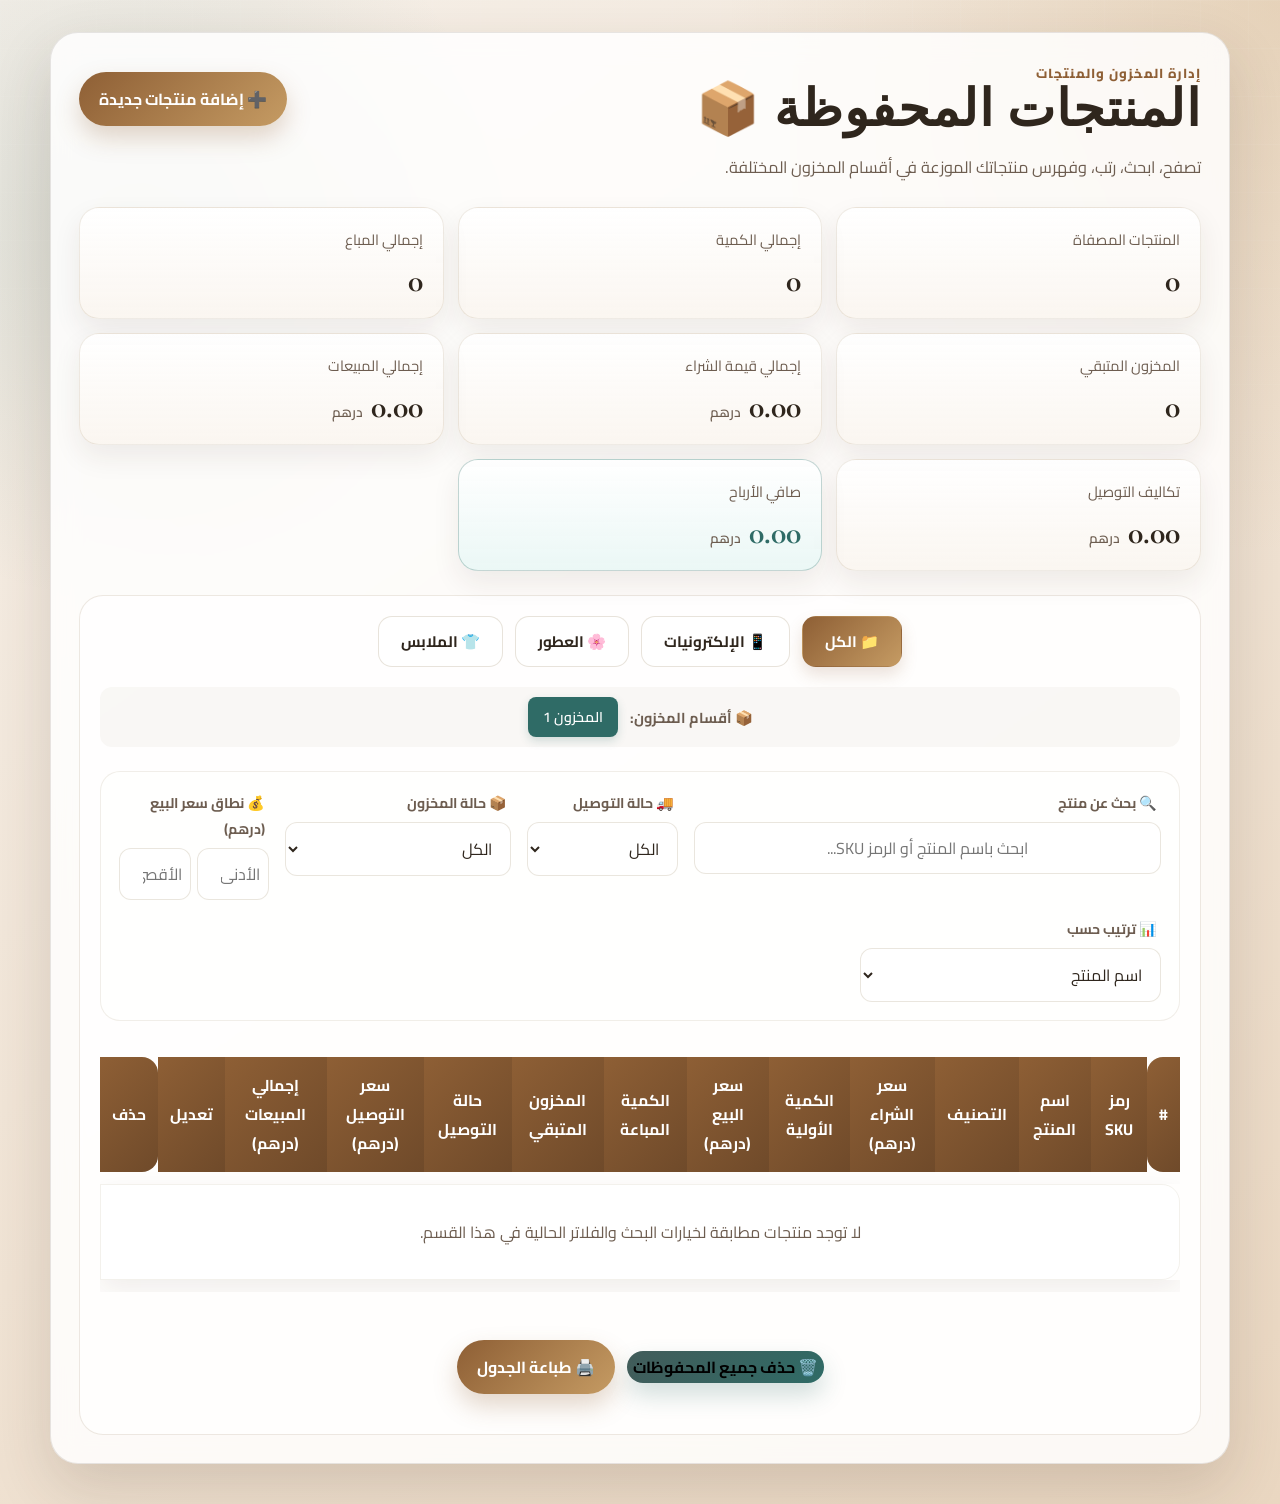
==== products.html @ ff4ec062 "Initial commit - Temu Stock System with advanced pagination and filtering" ====
<!DOCTYPE html>
<html lang="ar" dir="rtl">
<head>
  <meta charset="UTF-8" />
  <meta name="viewport" content="width=device-width, initial-scale=1.0" />
  <title>المنتجات المحفوظة - إدارة المخزون</title>
  <link rel="stylesheet" href="style.css" />
</head>
<body>
  <main class="container">
    <section class="hero">
      <div class="hero-header">
        <div>
          <p class="eyebrow">إدارة المخزون والمنتجات</p>
          <h1>المنتجات المحفوظة 📦</h1>
        </div>
        <div>
          <button id="go-back" class="primary-btn">➕ إضافة منتجات جديدة</button>
        </div>
      </div>
      <p class="subtitle">تصفح، ابحث، رتب، وفهرس منتجاتك الموزعة في أقسام المخزون المختلفة.</p>
    </section>

    <!-- شبكة إحصائيات للمنتجات المصفاة الحالية -->
    <section class="stats-grid" aria-label="ملخص سريع للمنتجات المصفاة">
      <div class="stat-card">
        <span>المنتجات المصفاة</span>
        <strong id="stat-count">0</strong>
      </div>
      <div class="stat-card">
        <span>إجمالي الكمية</span>
        <strong id="stat-total-qty">0</strong>
      </div>
      <div class="stat-card">
        <span>إجمالي المباع</span>
        <strong id="stat-total-sold">0</strong>
      </div>
      <div class="stat-card">
        <span>المخزون المتبقي</span>
        <strong id="stat-remaining-stock">0</strong>
      </div>
      <div class="stat-card">
        <span>إجمالي قيمة الشراء</span>
        <strong id="stat-purchase-val">0.00</strong> <small class="currency-label">درهم</small>
      </div>
      <div class="stat-card">
        <span>إجمالي المبيعات</span>
        <strong id="stat-sales-val">0.00</strong> <small class="currency-label">درهم</small>
      </div>
      <div class="stat-card">
        <span>تكاليف التوصيل</span>
        <strong id="stat-delivery-cost">0.00</strong> <small class="currency-label">درهم</small>
      </div>
      <div class="stat-card highlight-card">
        <span>صافي الأرباح</span>
        <strong id="stat-profit">0.00</strong> <small class="currency-label">درهم</small>
      </div>
    </section>

    <section class="panel">
      <!-- أزرار تبويب التصنيفات (Category Tabs) -->
      <div class="category-tabs" id="category-tabs-container">
        <button class="category-tab active" data-category="all">📁 الكل</button>
        <button class="category-tab" data-category="electronics">📱 الإلكترونيات</button>
        <button class="category-tab" data-category="perfumes">🌸 العطور</button>
        <button class="category-tab" data-category="clothing">👕 الملابس</button>
      </div>

      <!-- نظام تصفح أقسام المخزون (100 منتج لكل قسم) -->
      <div class="inventory-nav-container">
        <span class="inventory-nav-label">📦 أقسام المخزون:</span>
        <div class="inventory-nav-links" id="inventory-nav-links">
          <!-- سيتم توليد الروابط ديناميكياً مثل: المخزون 1 | المخزون 2 | ... -->
        </div>
      </div>

      <!-- شريط البحث والفلاتر المتقدمة -->
      <div class="filters-bar">
        <div class="control-group col-span-2">
          <label for="search-input">🔍 بحث عن منتج</label>
          <input type="text" id="search-input" placeholder="ابحث باسم المنتج أو الرمز SKU..." />
        </div>
        <div class="control-group">
          <label for="filter-delivery">🚚 حالة التوصيل</label>
          <select id="filter-delivery">
            <option value="all">الكل</option>
            <option value="active">مع توصيل</option>
            <option value="inactive">بدون توصيل</option>
          </select>
        </div>
        <div class="control-group">
          <label for="filter-stock">📦 حالة المخزون</label>
          <select id="filter-stock">
            <option value="all">الكل</option>
            <option value="instock">متوفر (&gt; 5 قطع)</option>
            <option value="lowstock">منخفض (1 - 5 قطع)</option>
            <option value="outofstock">نفذ من المخزون (0 قطعة)</option>
          </select>
        </div>
        <div class="control-group">
          <label>💰 نطاق سعر البيع (درهم)</label>
          <div class="price-range-inputs">
            <input type="number" id="filter-price-min" placeholder="الأدنى" min="0" />
            <input type="number" id="filter-price-max" placeholder="الأقصى" min="0" />
          </div>
        </div>
        <div class="control-group">
          <label for="sort-by">📊 ترتيب حسب</label>
          <select id="sort-by">
            <option value="name">اسم المنتج</option>
            <option value="code">رمز SKU</option>
            <option value="profit-desc">الأرباح (من الأعلى للأقل)</option>
            <option value="profit-asc">الأرباح (من الأقل للأعلى)</option>
            <option value="sales-desc">إجمالي المبيعات (الأعلى)</option>
            <option value="stock-desc">المخزون المتبقي (الأعلى)</option>
            <option value="stock-asc">المخزون المتبقي (الأقل)</option>
          </select>
        </div>
      </div>

      <!-- جدول المنتجات -->
      <div class="table-wrap">
        <table>
          <thead>
            <tr>
              <th>#</th>
              <th>رمز SKU</th>
              <th>اسم المنتج</th>
              <th>التصنيف</th>
              <th>سعر الشراء (درهم)</th>
              <th>الكمية الأولية</th>
              <th>سعر البيع (درهم)</th>
              <th>الكمية المباعة</th>
              <th>المخزون المتبقي</th>
              <th>حالة التوصيل</th>
              <th>سعر التوصيل (درهم)</th>
              <th>إجمالي المبيعات (درهم)</th>
              <th>تعديل</th>
              <th>حذف</th>
            </tr>
          </thead>
          <tbody id="product-list">
            <!-- سيتم تعبئتها ديناميكياً -->
          </tbody>
        </table>
      </div>

      <!-- أزرار التصفح والترقيم للجدول (Pagination) -->
      <div class="pagination-container" id="pagination-container">
        <!-- سيتم توليدها تلقائياً -->
      </div>

      <div class="toolbar" style="margin-top: 24px; display: flex; justify-content: center; gap: 12px;">
        <button id="clear-all" class="ghost-btn danger-hover" type="button">🗑️ حذف جميع المحفوظات</button>
        <button id="print-saved-btn" class="primary-btn" type="button" onclick="window.print()">🖨️ طباعة الجدول</button>
      </div>
    </section>
  </main>

  <!-- نافذة التعديل المنبثقة (Modal) -->
  <div id="product-modal" class="modal hidden" role="dialog" aria-modal="true">
    <div class="modal-content">
      <div class="modal-header">
        <h2 id="modal-title">تعديل بيانات المنتج</h2>
        <button type="button" class="close-modal-btn" id="close-modal-x">&times;</button>
      </div>
      <form id="product-form">
        <input type="hidden" id="edit-index" value="" />
        
        <div class="form-grid">
          <div class="form-group">
            <label for="prod-code">رمز SKU / الرمز <span class="required">*</span></label>
            <input type="text" id="prod-code" required placeholder="مثال: SKU-1001" />
          </div>
          
          <div class="form-group">
            <label for="prod-name">اسم المنتج <span class="required">*</span></label>
            <input type="text" id="prod-name" required placeholder="مثال: قميص قطني" />
          </div>

          <div class="form-group">
            <label for="prod-category">تصنيف المنتج <span class="required">*</span></label>
            <select id="prod-category" required>
              <option value="" disabled selected>اختر التصنيف...</option>
              <option value="electronics">📱 الإلكترونيات</option>
              <option value="perfumes">🌸 العطور</option>
              <option value="clothing">👕 الملابس</option>
            </select>
          </div>
          
          <div class="form-group">
            <label for="prod-purchase-price">سعر الشراء للوحدة (درهم) <span class="required">*</span></label>
            <input type="number" id="prod-purchase-price" required min="0" step="0.01" placeholder="0.00" />
          </div>
          
          <div class="form-group">
            <label for="prod-initial-qty">الكمية الأولية في المخزون <span class="required">*</span></label>
            <input type="number" id="prod-initial-qty" required min="0" step="1" placeholder="0" />
          </div>
          
          <div class="form-group">
            <label for="prod-selling-price">سعر البيع للوحدة (درهم) <span class="required">*</span></label>
            <input type="number" id="prod-selling-price" required min="0" step="0.01" placeholder="0.00" />
          </div>
          
          <div class="form-group">
            <label for="prod-qty-sold">الكمية المباعة <span class="required">*</span></label>
            <input type="number" id="prod-qty-sold" required min="0" step="1" placeholder="0" />
          </div>
          
          <div class="form-group">
            <label for="prod-delivery-status">حالة التوصيل</label>
            <select id="prod-delivery-status">
              <option value="inactive">بدون توصيل (بيع شخصي)</option>
              <option value="active">مع توصيل (عبر شركة شحن)</option>
            </select>
          </div>
          
          <div class="form-group">
            <label for="prod-delivery-price">سعر التوصيل للوحدة (درهم)</label>
            <input type="number" id="prod-delivery-price" min="0" step="0.01" value="0" placeholder="0.00" disabled />
          </div>

          <!-- معلومات تواريخ المنتج للمودال -->
          <div class="form-group span-2 date-info-group hidden" id="date-info-container">
            <div style="display: flex; justify-content: space-between; font-size: 0.85rem; color: var(--muted); background: rgba(141,115,74,0.06); padding: 8px 12px; border-radius: 8px; direction: rtl;">
              <span>📅 تاريخ الإنشاء: <span id="info-created-at">-</span></span>
              <span>🔄 آخر تحديث: <span id="info-updated-at">-</span></span>
            </div>
          </div>
        </div>
        
        <div id="modal-error" class="error-message hidden"></div>
        
        <div class="modal-footer">
          <button type="submit" class="primary-btn" id="submit-form-btn">حفظ التغييرات</button>
          <button type="button" class="ghost-btn close-modal-btn" id="close-modal-cancel">إلغاء</button>
        </div>
      </form>
    </div>
  </div>

  <!-- نافذة تأكيد الحذف -->
  <div id="delete-modal" class="modal hidden" role="dialog" aria-modal="true">
    <div class="modal-content small-modal">
      <div class="modal-header">
        <h2>تأكيد الحذف</h2>
      </div>
      <div class="modal-body" style="margin: 16px 0;">
        <p>هل أنت متأكد من حذف هذا المنتج؟</p>
      </div>
      <div class="modal-footer">
        <button type="button" id="confirm-delete-btn" class="danger-btn-style" style="border-radius: 999px;">حذف</button>
        <button type="button" id="cancel-delete-btn" class="ghost-btn">إلغاء</button>
      </div>
    </div>
  </div>

  <!-- حاوية إشعارات التوست -->
  <div id="toast-container" class="toast-container"></div>

  <script src="script.js" defer></script>
</body>
</html>
---- style.css ----
@import url('https://fonts.googleapis.com/css2?family=Cairo:wght@400;600;700;800&family=Cormorant+Garamond:wght@600;700&display=swap');

:root {
  --bg-1: #f7f1ea;
  --bg-2: #ead7c1;
  --surface: rgba(255, 255, 255, 0.84);
  --surface-strong: #ffffff;
  --text: #2f261d;
  --muted: #6d5d50;
  --accent: #8e5f35;
  --accent-2: #c59b63;
  --accent-3: #2f6b66;
  --danger: #a7483f;
  --border: rgba(71, 54, 40, 0.12);
  --shadow: 0 24px 60px rgba(61, 43, 29, 0.16);
}

* {
  box-sizing: border-box;
}

html {
  direction: rtl;
}

body {
  margin: 0;
  min-height: 100vh;
  font-family: 'Cairo', sans-serif;
  color: var(--text);
  background:
    radial-gradient(circle at top right, rgba(197, 155, 99, 0.28), transparent 28%),
    radial-gradient(circle at 10% 15%, rgba(47, 107, 102, 0.14), transparent 22%),
    linear-gradient(145deg, var(--bg-1), var(--bg-2));
}

body::before {
  content: '';
  position: fixed;
  inset: 0;
  pointer-events: none;
  opacity: 0.3;
  background-image: linear-gradient(rgba(255, 255, 255, 0.4) 1px, transparent 1px), linear-gradient(90deg, rgba(255, 255, 255, 0.3) 1px, transparent 1px);
  background-size: 48px 48px;
  mask-image: linear-gradient(to bottom, rgba(0, 0, 0, 0.55), transparent 85%);
}

.container {
  width: min(1180px, calc(100% - 32px));
  margin: 32px auto 40px;
  padding: 28px;
  background: var(--surface);
  border: 1px solid var(--border);
  border-radius: 28px;
  box-shadow: var(--shadow);
  backdrop-filter: blur(14px);
}

.hero {
  display: grid;
  gap: 16px;
  margin-bottom: 24px;
}

.eyebrow {
  margin: 0;
  color: var(--accent);
  font-weight: 800;
  letter-spacing: 0.08em;
  text-transform: uppercase;
  font-size: 0.82rem;
}

h1 {
  margin: 0;
  font-family: 'Cormorant Garamond', serif;
  font-size: clamp(2.2rem, 4vw, 4rem);
  line-height: 1;
  letter-spacing: 0.02em;
  color: var(--text);
}

.subtitle {
  margin: 0;
  max-width: 62ch;
  color: var(--muted);
  font-size: 1.02rem;
  line-height: 1.9;
}

.toolbar,
.buttons,
.action-buttons,
.add-product-form {
  display: flex;
  flex-wrap: wrap;
  gap: 12px;
  align-items: center;
}

.toolbar,
.add-product-form {
  justify-content: flex-start;
  margin-bottom: 20px;
}

.buttons,
.action-buttons {
  justify-content: center;
  margin-top: 18px;
}

.panel {
  padding: 20px;
  border-radius: 24px;
  background: rgba(255, 255, 255, 0.72);
  border: 1px solid rgba(141, 115, 74, 0.16);
}

.panel + .panel {
  margin-top: 16px;
}

.stats-grid {
  display: grid;
  grid-template-columns: repeat(3, minmax(0, 1fr));
  gap: 14px;
  margin: 18px 0 24px;
}

.stat-card {
  padding: 18px 20px;
  border-radius: 20px;
  background: linear-gradient(180deg, rgba(255, 255, 255, 0.96), rgba(250, 245, 239, 0.9));
  border: 1px solid rgba(141, 115, 74, 0.14);
  box-shadow: 0 12px 28px rgba(61, 43, 29, 0.08);
  text-align: right;
}

.stat-card span {
  display: block;
  color: var(--muted);
  font-size: 0.92rem;
  margin-bottom: 8px;
}

.stat-card strong {
  font-family: 'Cormorant Garamond', serif;
  font-size: 2rem;
  color: var(--text);
}

table {
  width: 100%;
  border-collapse: separate;
  border-spacing: 0 12px;
}

thead th {
  padding: 14px 12px;
  background: linear-gradient(135deg, var(--accent), #6f4a2a);
  color: #fff;
  font-weight: 700;
  font-size: 0.98rem;
  text-align: center;
  border: none;
}

thead th:first-child {
  border-radius: 16px 0 0 16px;
}

thead th:last-child {
  border-radius: 0 16px 16px 0;
}

tbody tr {
  background: rgba(255, 255, 255, 0.92);
  box-shadow: 0 10px 26px rgba(61, 43, 29, 0.08);
  transition: transform 0.18s ease, box-shadow 0.18s ease;
}

tbody tr:hover {
  transform: translateY(-2px);
  box-shadow: 0 16px 34px rgba(61, 43, 29, 0.12);
}

tbody td {
  padding: 12px;
  text-align: center;
  vertical-align: middle;
  border-top: 1px solid rgba(141, 115, 74, 0.1);
  border-bottom: 1px solid rgba(141, 115, 74, 0.1);
}

tbody td:first-child {
  border-right: 1px solid rgba(141, 115, 74, 0.1);
  border-radius: 18px 0 0 18px;
}

tbody td:last-child {
  border-left: 1px solid rgba(141, 115, 74, 0.1);
  border-radius: 0 18px 18px 0;
}

input[type='text'],
input[type='number'] {
  width: 100%;
  min-width: 0;
  padding: 12px 14px;
  border-radius: 14px;
  border: 1px solid rgba(141, 115, 74, 0.2);
  background: rgba(255, 255, 255, 0.96);
  color: var(--text);
  font: inherit;
  text-align: center;
  transition: border-color 0.2s ease, box-shadow 0.2s ease, transform 0.2s ease;
}

input[type='text']:focus,
input[type='number']:focus {
  outline: none;
  border-color: var(--accent);
  box-shadow: 0 0 0 4px rgba(142, 95, 53, 0.12);
  transform: translateY(-1px);
}

.inventory-name,
.inventory-qty {
  min-width: 160px;
}

button {
  appearance: none;
  border: none;
  cursor: pointer;
  font: inherit;
  font-weight: 700;
  border-radius: 999px;
  transition: transform 0.18s ease, box-shadow 0.18s ease, opacity 0.18s ease;
}

button:hover {
  transform: translateY(-2px);
}

button:active {
  transform: translateY(0);
}

.buttons button,
.action-buttons .btn,
#add-product,
#add-product-btn,
.primary-btn {
  padding: 12px 20px;
  color: #fff;
  background: linear-gradient(135deg, var(--accent), var(--accent-2));
  box-shadow: 0 12px 24px rgba(142, 95, 53, 0.25);
}

.ghost-btn,
#clear-all {
  background: linear-gradient(135deg, #425c5a, #2f6b66);
  box-shadow: 0 12px 24px rgba(47, 107, 102, 0.22);
}

.danger-btn,
.delete-btn {
  background: transparent;
  color: var(--danger);
  box-shadow: none;
  padding: 10px 12px;
}

.edit-btn {
  display: none;
  background: transparent;
  color: var(--accent-3);
  padding: 10px 12px;
  box-shadow: none;
}

.delete-btn:hover,
.edit-btn:hover {
  opacity: 0.85;
  transform: translateY(-1px) scale(1.03);
}

.final-total {
  margin-top: 24px;
  padding: 18px 20px;
  border-radius: 20px;
  background: linear-gradient(135deg, rgba(47, 107, 102, 0.12), rgba(197, 155, 99, 0.14));
  border: 1px solid rgba(47, 107, 102, 0.14);
  font-family: 'Cormorant Garamond', serif;
  font-size: clamp(1.5rem, 2vw, 2rem);
  text-align: center;
}

.message {
  display: none;
  margin-top: 10px;
  color: var(--accent-3);
  font-weight: 800;
}

.table-wrap {
  overflow-x: auto;
}

.muted {
  color: var(--muted);
}

.hidden {
  display: none !important;
}

@media (max-width: 900px) {
  .container {
    width: min(100% - 18px, 1180px);
    padding: 18px;
    margin: 18px auto 24px;
  }

  .stats-grid {
    grid-template-columns: 1fr;
  }

  table {
    min-width: 760px;
  }
}

@media print {
  body {
    background: #fff;
  }

  body::before,
  .toolbar,
  .buttons,
  .action-buttons,
  .add-product-form,
  .hero .subtitle,
  .hero .eyebrow,
  .edit-btn,
  .delete-btn,
  #clear-all,
  #add-product,
  #add-product-btn,
  .final-total {
    display: none !important;
  }

  .container {
    box-shadow: none;
    border: 0;
    background: #fff;
    width: 100%;
    margin: 0;
    padding: 0;
  }

  table {
    min-width: 0;
  }
}

/* --- Upgraded Features Styles (Modals, Toasts, Badges, Filters) --- */

/* Modals styling */
.modal {
  position: fixed;
  inset: 0;
  background: rgba(47, 38, 29, 0.6);
  backdrop-filter: blur(8px);
  display: flex;
  align-items: center;
  justify-content: center;
  z-index: 1000;
  opacity: 0;
  pointer-events: none;
  transition: opacity 0.3s ease;
}

.modal:not(.hidden) {
  opacity: 1;
  pointer-events: all;
}

.modal-content {
  background: var(--surface-strong);
  border: 1px solid var(--border);
  border-radius: 24px;
  width: min(620px, calc(100% - 32px));
  padding: 28px;
  box-shadow: var(--shadow);
  transform: scale(0.92);
  transition: transform 0.3s cubic-bezier(0.34, 1.56, 0.64, 1);
  max-height: 90vh;
  overflow-y: auto;
}

.modal:not(.hidden) .modal-content {
  transform: scale(1);
}

.small-modal {
  width: min(420px, calc(100% - 32px));
  text-align: center;
}

.modal-header {
  display: flex;
  justify-content: space-between;
  align-items: center;
  border-bottom: 1px solid rgba(141, 115, 74, 0.15);
  padding-bottom: 14px;
  margin-bottom: 22px;
}

.modal-header h2 {
  margin: 0;
  font-family: 'Cairo', sans-serif;
  font-size: 1.35rem;
  color: var(--text);
  font-weight: 700;
}

.close-modal-btn {
  background: transparent;
  border: none;
  font-size: 2rem;
  line-height: 1;
  color: var(--muted);
  cursor: pointer;
  padding: 0;
  transition: color 0.2s ease;
}

.close-modal-btn:hover {
  color: var(--danger);
}

.form-grid {
  display: grid;
  grid-template-columns: repeat(2, minmax(0, 1fr));
  gap: 18px;
}

@media (max-width: 600px) {
  .form-grid {
    grid-template-columns: 1fr;
  }
}

.form-group {
  display: flex;
  flex-direction: column;
  gap: 6px;
  text-align: right;
}

.form-group label {
  font-size: 0.9rem;
  font-weight: 700;
  color: var(--muted);
}

.form-group select {
  width: 100%;
  padding: 12px 14px;
  border-radius: 14px;
  border: 1px solid rgba(141, 115, 74, 0.2);
  background: rgba(255, 255, 255, 0.96);
  color: var(--text);
  font: inherit;
  transition: border-color 0.2s ease, box-shadow 0.2s ease;
}

.form-group select:focus {
  outline: none;
  border-color: var(--accent);
  box-shadow: 0 0 0 4px rgba(142, 95, 53, 0.12);
}

.form-group select:disabled,
.form-group input:disabled {
  background: rgba(247, 241, 234, 0.7) !important;
  color: #a0958b !important;
  cursor: not-allowed;
  border-color: rgba(141, 115, 74, 0.1);
  transform: none !important;
  box-shadow: none !important;
}

.required {
  color: var(--danger);
  margin-right: 4px;
}

.error-message {
  margin-top: 18px;
  padding: 12px 16px;
  border-radius: 14px;
  background: rgba(167, 72, 63, 0.08);
  border: 1px solid rgba(167, 72, 63, 0.18);
  color: var(--danger);
  font-size: 0.92rem;
  font-weight: 700;
  text-align: right;
}

.modal-footer {
  display: flex;
  justify-content: flex-end;
  gap: 12px;
  margin-top: 24px;
  border-top: 1px solid rgba(141, 115, 74, 0.15);
  padding-top: 18px;
}

.vertical-buttons {
  flex-direction: column;
  gap: 10px;
}

.vertical-buttons button {
  width: 100%;
  margin: 0;
}

.danger-btn-style {
  padding: 12px 20px;
  color: #fff;
  background: linear-gradient(135deg, var(--danger), #be3c31);
  box-shadow: 0 12px 24px rgba(167, 72, 63, 0.25);
  border: none;
  font-weight: 700;
  cursor: pointer;
  transition: transform 0.18s ease, box-shadow 0.18s ease;
}

.danger-btn-style:hover {
  transform: translateY(-2px);
}

.warning-text {
  color: var(--muted);
  font-size: 0.88rem;
  margin-top: 4px;
}

/* Toast styling */
.toast-container {
  position: fixed;
  bottom: 24px;
  left: 24px;
  z-index: 1100;
  display: flex;
  flex-direction: column;
  gap: 10px;
}

.toast {
  background: var(--surface-strong);
  border: 1px solid var(--border);
  border-right: 5px solid var(--accent-3);
  border-radius: 16px;
  padding: 16px 24px;
  box-shadow: var(--shadow);
  display: flex;
  align-items: center;
  gap: 12px;
  color: var(--text);
  font-weight: 700;
  min-width: 280px;
  transform: translateX(-120%);
  transition: transform 0.35s cubic-bezier(0.175, 0.885, 0.32, 1.275);
}

.toast.show {
  transform: translateX(0);
}

.toast-success {
  border-right-color: var(--accent-3);
}

.toast-error {
  border-right-color: var(--danger);
}

/* Save status badge in Hero */
.hero-header {
  display: flex;
  justify-content: space-between;
  align-items: center;
  flex-wrap: wrap;
  gap: 16px;
}

.save-status-container {
  display: flex;
  align-items: center;
}

.badge {
  display: inline-flex;
  align-items: center;
  gap: 8px;
  padding: 8px 16px;
  border-radius: 999px;
  font-size: 0.88rem;
  font-weight: 700;
}

.warning-badge {
  background: rgba(197, 155, 99, 0.12);
  color: #a6702e;
  border: 1px solid rgba(197, 155, 99, 0.25);
  animation: pulse 2s infinite ease-in-out;
}

@keyframes pulse {
  0%, 100% { opacity: 1; }
  50% { opacity: 0.75; }
}

.success-badge {
  background: rgba(47, 107, 102, 0.1);
  color: var(--accent-3);
  border: 1px solid rgba(47, 107, 102, 0.25);
}

/* Filters bar on Saved page */
.filters-bar {
  display: grid;
  grid-template-columns: 2fr 1fr 1fr 1.5fr 1fr;
  gap: 16px;
  margin-bottom: 24px;
  background: rgba(255, 255, 255, 0.45);
  padding: 18px;
  border-radius: 20px;
  border: 1px solid rgba(141, 115, 74, 0.12);
}

@media (max-width: 1024px) {
  .filters-bar {
    grid-template-columns: 1fr 1fr;
    gap: 12px;
  }
}

@media (max-width: 600px) {
  .filters-bar {
    grid-template-columns: 1fr;
    gap: 12px;
  }
}

.control-group {
  display: flex;
  flex-direction: column;
  gap: 6px;
  text-align: right;
}

.control-group.col-span-2 {
  grid-column: span 2;
}

@media (max-width: 1024px) {
  .control-group.col-span-2 {
    grid-column: span 1;
  }
}

.control-group label {
  font-size: 0.88rem;
  font-weight: 700;
  color: var(--muted);
  margin-right: 4px;
}

.control-group input,
.control-group select {
  width: 100%;
  padding: 10px 14px;
  border-radius: 12px;
  border: 1px solid rgba(141, 115, 74, 0.18);
  background: rgba(255, 255, 255, 0.9);
  color: var(--text);
  font: inherit;
  transition: all 0.2s ease;
}

.control-group input:focus,
.control-group select:focus {
  outline: none;
  border-color: var(--accent);
  box-shadow: 0 0 0 4px rgba(142, 95, 53, 0.1);
}

.price-range-inputs {
  display: flex;
  gap: 6px;
}

.price-range-inputs input {
  padding: 10px 8px !important;
  text-align: center;
}

/* Category Tabs */
.category-tabs {
  display: flex;
  justify-content: center;
  gap: 12px;
  margin-bottom: 20px;
  flex-wrap: wrap;
}

.category-tab {
  padding: 10px 22px;
  border-radius: 14px;
  border: 1px solid rgba(141, 115, 74, 0.2);
  background: rgba(255, 255, 255, 0.7);
  color: var(--text);
  font-weight: 700;
  font-size: 0.95rem;
  cursor: pointer;
  transition: all 0.2s ease;
}

.category-tab:hover {
  background: rgba(255, 255, 255, 0.95);
  transform: translateY(-1px);
}

.category-tab.active {
  background: linear-gradient(135deg, var(--accent), var(--accent-2));
  color: #fff;
  border-color: transparent;
  box-shadow: 0 8px 16px rgba(142, 95, 53, 0.18);
}

/* Inventory Navigation Buttons */
.inventory-nav-container {
  display: flex;
  align-items: center;
  justify-content: center;
  gap: 12px;
  margin-bottom: 24px;
  padding: 10px;
  background: rgba(141, 115, 74, 0.05);
  border-radius: 12px;
  flex-wrap: wrap;
  direction: rtl;
}

.inventory-nav-label {
  font-size: 0.9rem;
  font-weight: 700;
  color: var(--muted);
}

.inventory-nav-links {
  display: flex;
  gap: 8px;
  align-items: center;
  flex-wrap: wrap;
}

.inventory-nav-btn {
  padding: 6px 14px;
  border-radius: 8px;
  border: 1px solid rgba(141, 115, 74, 0.15);
  background: #fff;
  color: var(--text);
  font-size: 0.88rem;
  font-weight: 600;
  cursor: pointer;
  transition: all 0.2s ease;
}

.inventory-nav-btn:hover {
  background: var(--bg-1);
}

.inventory-nav-btn.active {
  background: var(--accent-3);
  color: #fff;
  border-color: transparent;
  box-shadow: 0 4px 10px rgba(47, 107, 102, 0.2);
}

/* Date Info Styling in Modals */
.date-info-group {
  margin-top: 8px;
  border-top: 1px dashed rgba(141, 115, 74, 0.2);
  padding-top: 12px;
}

/* Save button specific styling */
.save-btn-style {
  background: linear-gradient(135deg, var(--accent-3), #20504c) !important;
  box-shadow: 0 12px 24px rgba(47, 107, 102, 0.25) !important;
}

/* Highlight card for Profits */
.highlight-card {
  background: linear-gradient(180deg, rgba(255, 255, 255, 0.98), rgba(234, 247, 245, 0.95)) !important;
  border: 1.5px solid rgba(47, 107, 102, 0.28) !important;
}

.highlight-card strong {
  color: var(--accent-3) !important;
}

.currency-label {
  font-size: 0.85rem;
  color: var(--muted);
  font-weight: 600;
  margin-right: 4px;
}

.nav-link {
  text-decoration: none;
  display: inline-flex;
  align-items: center;
  justify-content: center;
}

.stock-badge {
  display: inline-block;
  padding: 4px 8px;
  border-radius: 6px;
  font-size: 0.85rem;
  font-weight: 700;
}

.stock-ok {
  background: rgba(47, 107, 102, 0.1);
  color: var(--accent-3);
}

.stock-warning {
  background: rgba(197, 155, 99, 0.12);
  color: #a6702e;
}

.stock-empty {
  background: rgba(167, 72, 63, 0.1);
  color: var(--danger);
}

/* Pagination container and buttons styling */
.pagination-container {
  display: flex;
  justify-content: center;
  align-items: center;
  gap: 8px;
  margin-top: 24px;
  direction: rtl;
  flex-wrap: wrap;
}

.pagination-btn {
  padding: 8px 16px;
  border-radius: 8px;
  border: 1px solid rgba(141, 115, 74, 0.18);
  background: #fff;
  color: var(--text);
  font-size: 0.9rem;
  font-weight: 600;
  cursor: pointer;
  transition: all 0.2s ease;
}

.pagination-btn:hover:not(:disabled) {
  background: var(--bg-1);
}

.pagination-btn.active {
  background: var(--accent);
  color: #fff;
  border-color: transparent;
  box-shadow: 0 4px 10px rgba(142, 95, 53, 0.18);
}

.pagination-btn:disabled {
  opacity: 0.5;
  cursor: not-allowed;
}
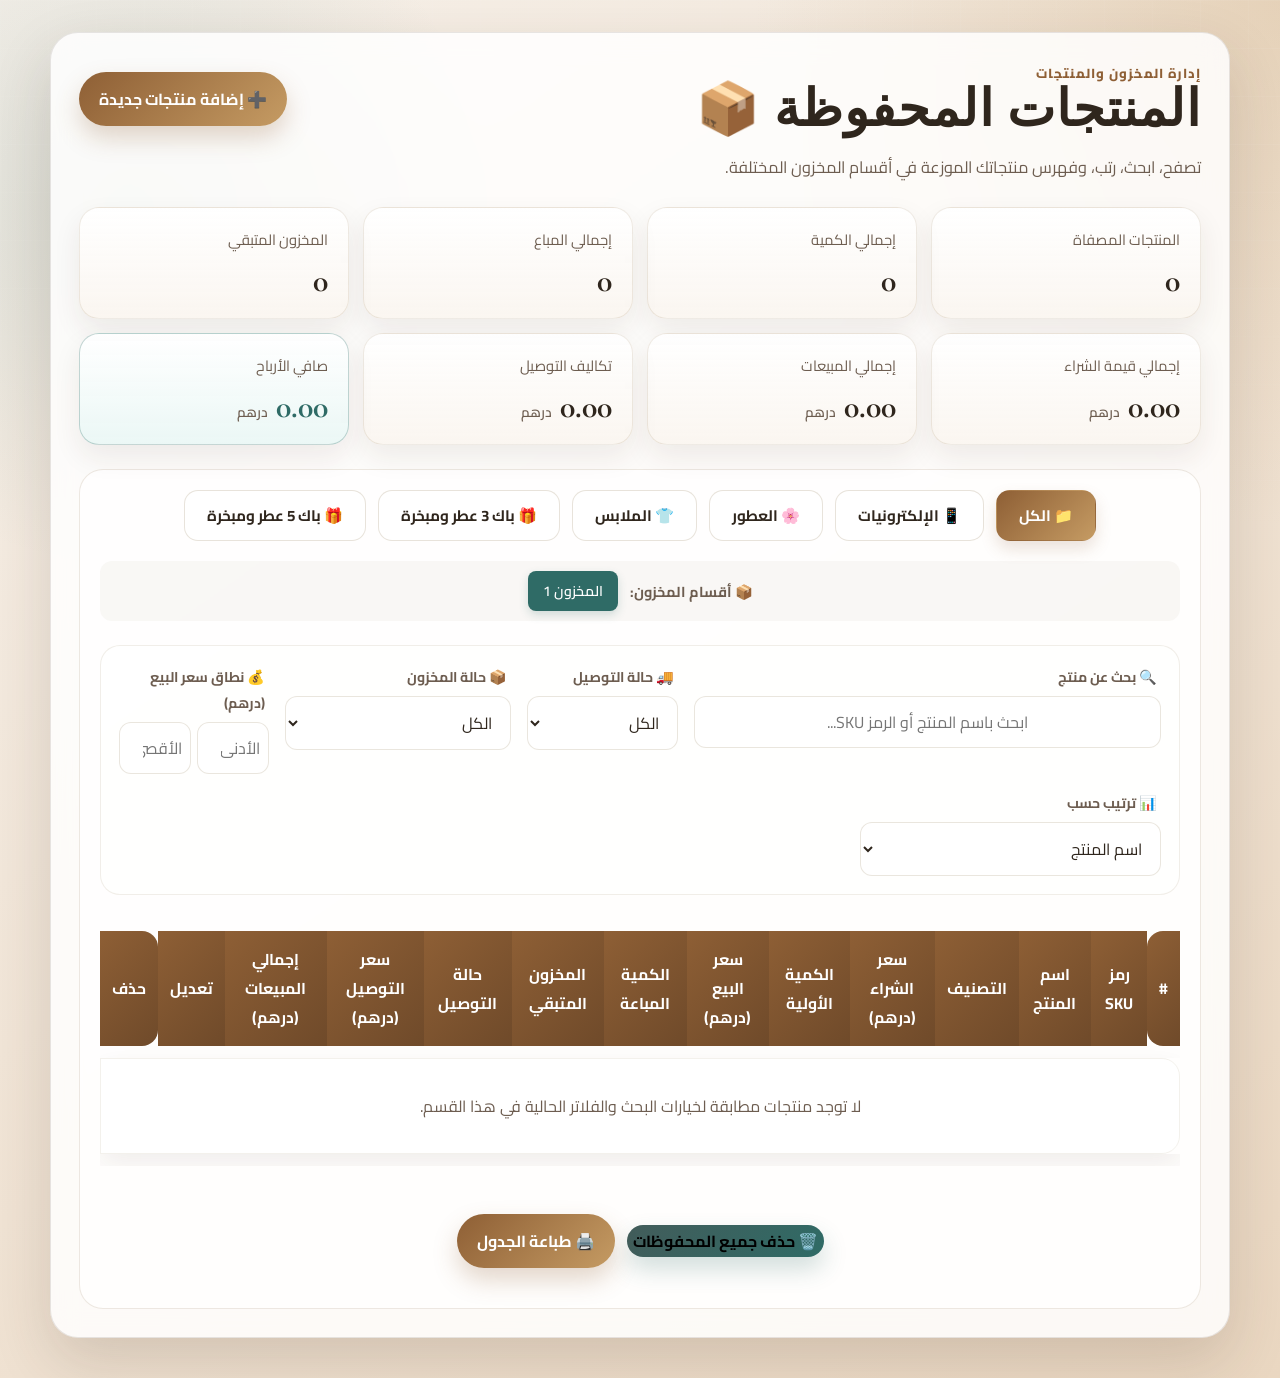
==== commit 4297079c: "Add pack 3 and pack 5 perfume categories" ====
--- a/products.html
+++ b/products.html
@@ -64,6 +64,8 @@
         <button class="category-tab" data-category="electronics">📱 الإلكترونيات</button>
         <button class="category-tab" data-category="perfumes">🌸 العطور</button>
         <button class="category-tab" data-category="clothing">👕 الملابس</button>
+        <button class="category-tab" data-category="pack-3-perfume">🎁 باك 3 عطر ومبخرة</button>
+        <button class="category-tab" data-category="pack-5-perfume">🎁 باك 5 عطر ومبخرة</button>
       </div>
 
       <!-- نظام تصفح أقسام المخزون (100 منتج لكل قسم) -->
@@ -185,6 +187,8 @@
               <option value="electronics">📱 الإلكترونيات</option>
               <option value="perfumes">🌸 العطور</option>
               <option value="clothing">👕 الملابس</option>
+              <option value="pack-3-perfume">🎁 باك 3 عطر ومبخرة</option>
+              <option value="pack-5-perfume">🎁 باك 5 عطر ومبخرة</option>
             </select>
           </div>
           
--- a/style.css
+++ b/style.css
@@ -123,7 +123,7 @@
 
 .stats-grid {
   display: grid;
-  grid-template-columns: repeat(3, minmax(0, 1fr));
+  grid-template-columns: repeat(auto-fit, minmax(240px, 1fr));
   gap: 14px;
   margin: 18px 0 24px;
 }
@@ -325,7 +325,7 @@
   }
 
   .stats-grid {
-    grid-template-columns: 1fr;
+    grid-template-columns: repeat(auto-fit, minmax(200px, 1fr));
   }
 
   table {
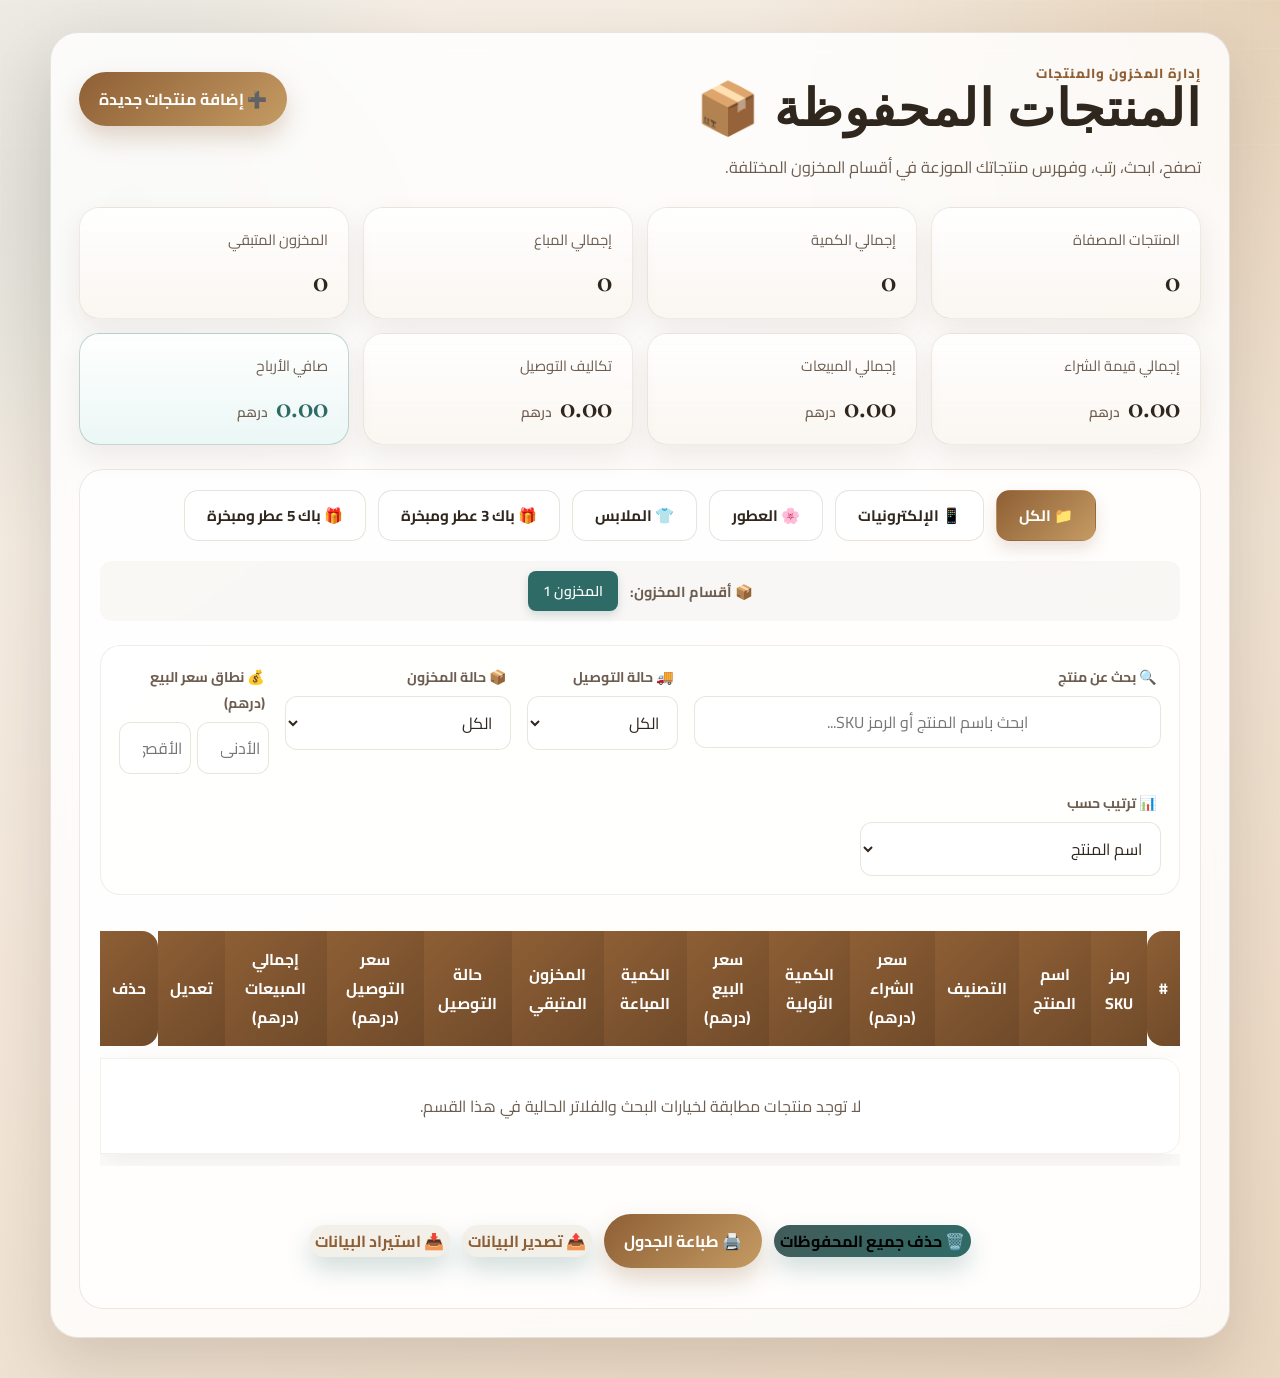
==== commit ed011cc3: "Add Import/Export features to backup and transfer data across domains" ====
--- a/products.html
+++ b/products.html
@@ -155,6 +155,9 @@
       <div class="toolbar" style="margin-top: 24px; display: flex; justify-content: center; gap: 12px;">
         <button id="clear-all" class="ghost-btn danger-hover" type="button">🗑️ حذف جميع المحفوظات</button>
         <button id="print-saved-btn" class="primary-btn" type="button" onclick="window.print()">🖨️ طباعة الجدول</button>
+        <button id="export-saved-btn" class="ghost-btn" type="button" style="background: rgba(141,115,74,0.1); color: var(--accent);">📤 تصدير البيانات</button>
+        <button id="import-saved-btn" class="ghost-btn" type="button" style="background: rgba(141,115,74,0.1); color: var(--accent);">📥 استيراد البيانات</button>
+        <input type="file" id="import-saved-file" accept=".json" style="display: none;" />
       </div>
     </section>
   </main>
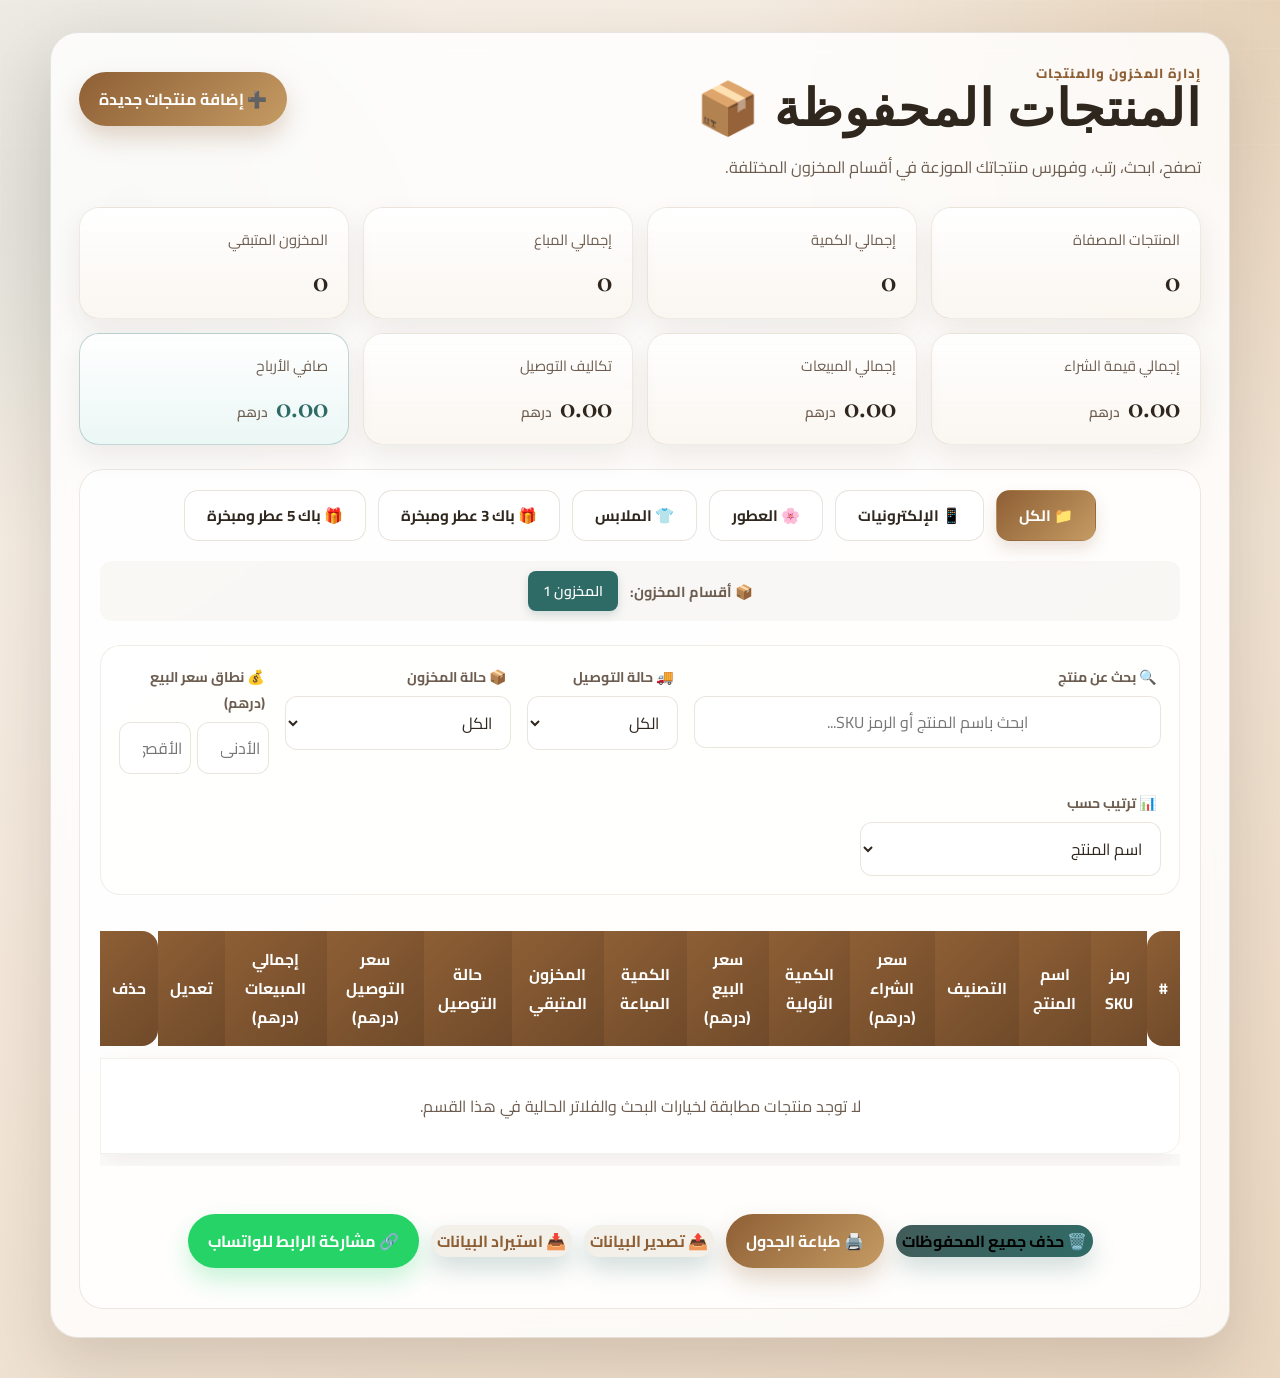
==== commit 01e6d963: "Add WhatsApp share link feature to share products across devices" ====
--- a/products.html
+++ b/products.html
@@ -158,6 +158,7 @@
         <button id="export-saved-btn" class="ghost-btn" type="button" style="background: rgba(141,115,74,0.1); color: var(--accent);">📤 تصدير البيانات</button>
         <button id="import-saved-btn" class="ghost-btn" type="button" style="background: rgba(141,115,74,0.1); color: var(--accent);">📥 استيراد البيانات</button>
         <input type="file" id="import-saved-file" accept=".json" style="display: none;" />
+        <button id="share-link-btn" class="primary-btn" type="button" style="background: #25d366; box-shadow: 0 12px 24px rgba(37, 211, 102, 0.25); color: #fff;">🔗 مشاركة الرابط للواتساب</button>
       </div>
     </section>
   </main>
@@ -263,6 +264,24 @@
     </div>
   </div>
 
+  <!-- نافذة استيراد الرابط المشترك -->
+  <div id="share-import-modal" class="modal hidden" role="dialog" aria-modal="true">
+    <div class="modal-content small-modal">
+      <div class="modal-header">
+        <h2>استيراد منتجات مشتركة</h2>
+      </div>
+      <div class="modal-body" style="margin: 16px 0; text-align: right;">
+        <p style="font-weight: bold; font-size: 1.1rem; color: var(--accent-3);">📦 تم الكشف عن رابط يحتوي على منتجات تمت مشاركتها معك.</p>
+        <p>هل تريد دمج واستيراد هذه المنتجات وحفظها على هذا الجهاز؟</p>
+        <p class="warning-text" style="color: var(--accent);">⚠️ ملاحظة: سيتم إضافة المنتجات الجديدة وتحديث المنتجات التي تملك نفس رمز SKU.</p>
+      </div>
+      <div class="modal-footer">
+        <button type="button" id="confirm-share-import-btn" class="primary-btn" style="border-radius: 999px;">نعم، استيراد وحفظ</button>
+        <button type="button" id="cancel-share-import-btn" class="ghost-btn">إلغاء</button>
+      </div>
+    </div>
+  </div>
+
   <!-- حاوية إشعارات التوست -->
   <div id="toast-container" class="toast-container"></div>
 
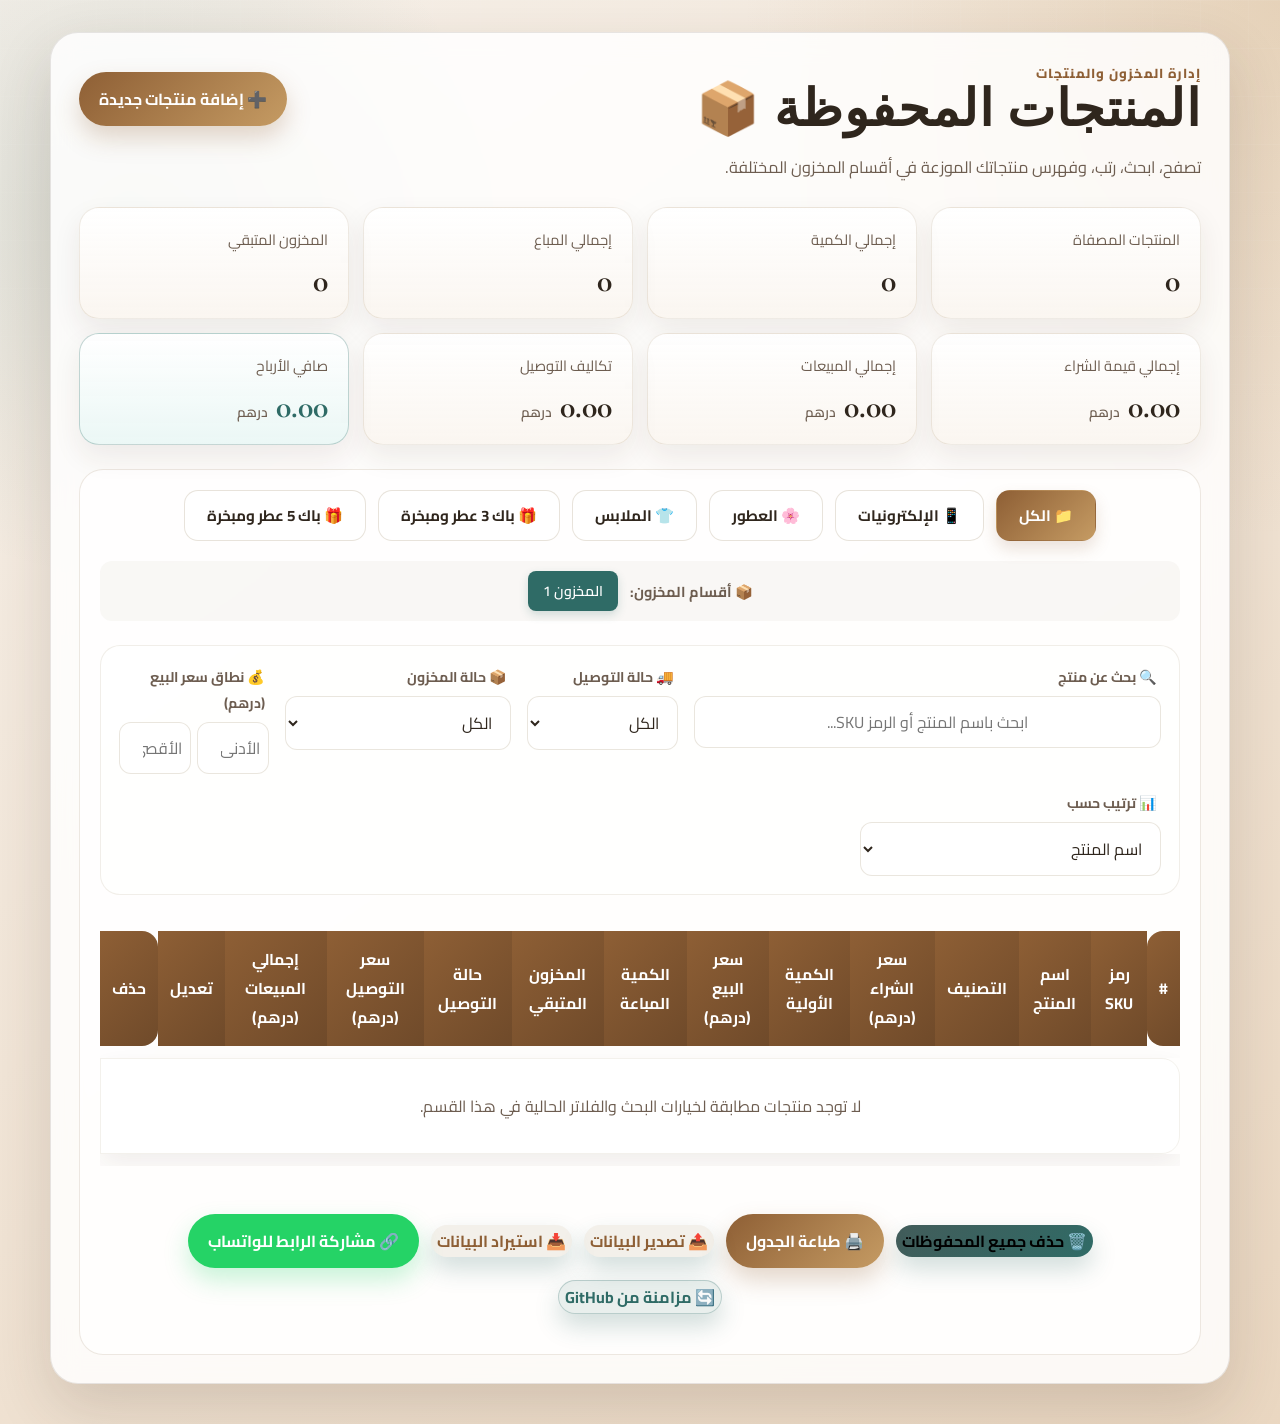
==== commit d3f52521: "Support loading saved products from products.json on GitHub" ====
--- a/products.html
+++ b/products.html
@@ -159,6 +159,7 @@
         <button id="import-saved-btn" class="ghost-btn" type="button" style="background: rgba(141,115,74,0.1); color: var(--accent);">📥 استيراد البيانات</button>
         <input type="file" id="import-saved-file" accept=".json" style="display: none;" />
         <button id="share-link-btn" class="primary-btn" type="button" style="background: #25d366; box-shadow: 0 12px 24px rgba(37, 211, 102, 0.25); color: #fff;">🔗 مشاركة الرابط للواتساب</button>
+        <button id="github-sync-saved-btn" class="ghost-btn" type="button" style="background: rgba(47, 107, 102, 0.1); color: var(--accent-3); border: 1px solid rgba(47, 107, 102, 0.25);">🔄 مزامنة من GitHub</button>
       </div>
     </section>
   </main>
